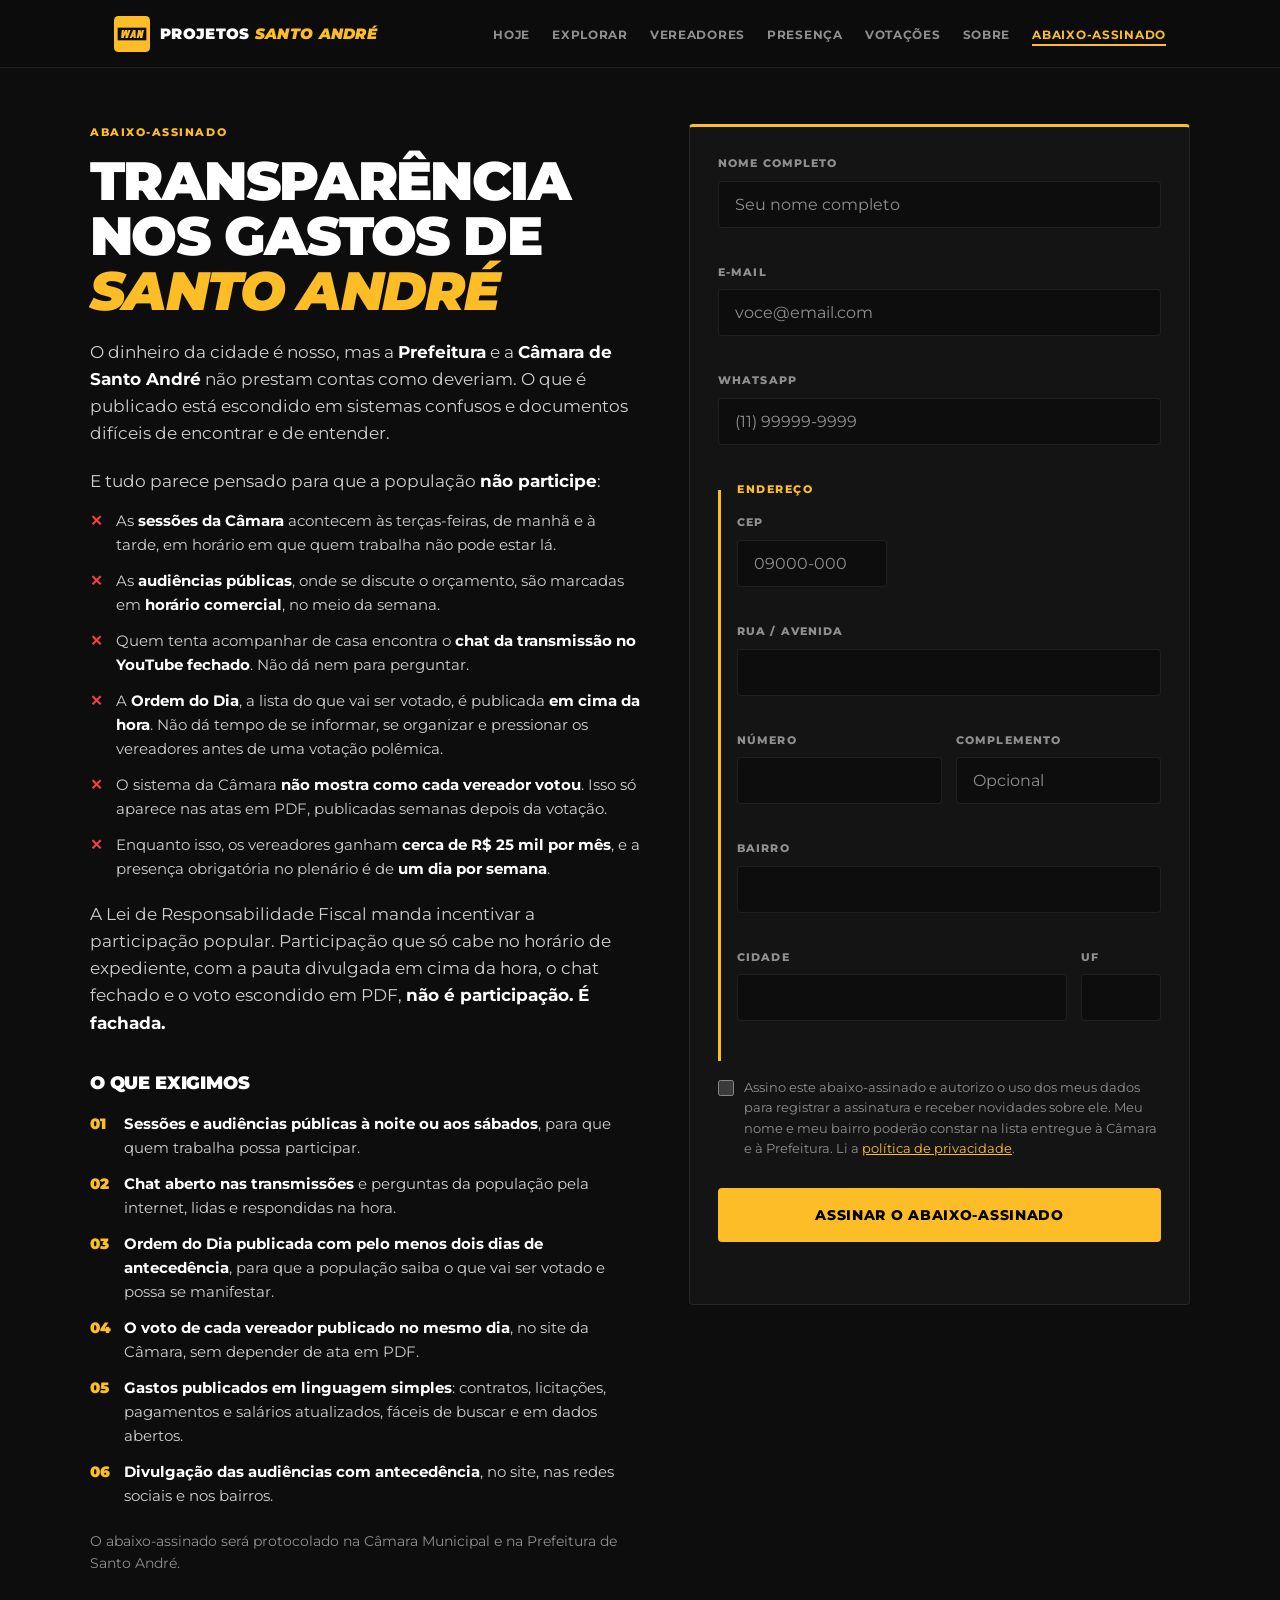
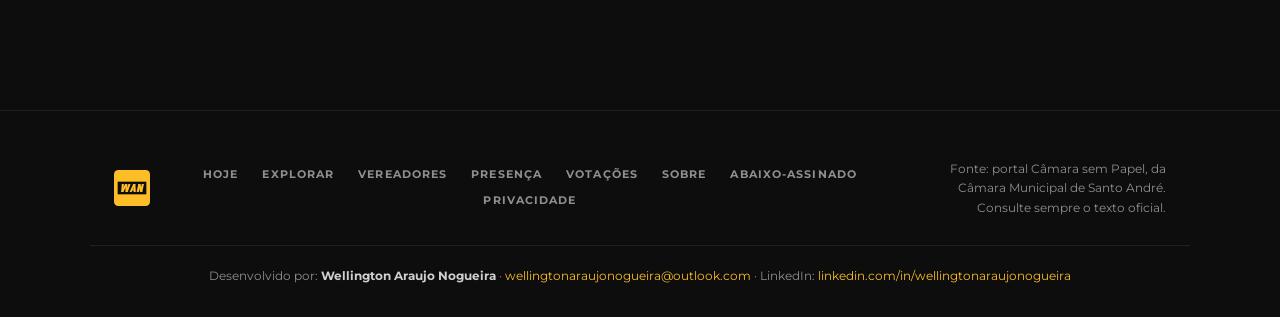
==== docs/abaixo-assinado.html @ d662e27c "Modal na página inicial convidando para o abaixo-assinado Aparece 5 s depois de abrir o site; quem f" ====
<!DOCTYPE html>
<html lang="pt-BR">
<head>
  <meta charset="UTF-8" />
  <meta name="viewport" content="width=device-width, initial-scale=1.0" />
  <title>Abaixo-assinado pela transparência</title>
  <meta name="description" content="Abaixo-assinado pela transparência dos gastos de Santo André e por audiências públicas em horário que quem trabalha possa participar." />
  <link rel="icon" href="img/wan.svg" type="image/svg+xml" />
  <link rel="apple-touch-icon" href="img/wan_180.png" />
  <meta property="og:image" content="https://welwelaraujo.github.io/projetos_santoandre/img/og.png" />
  <link rel="preconnect" href="https://fonts.googleapis.com" />
  <link rel="preconnect" href="https://fonts.gstatic.com" crossorigin />
  <link href="https://fonts.googleapis.com/css2?family=Montserrat:ital,wght@0,400;0,600;0,700;0,800;0,900;1,800;1,900&display=swap" rel="stylesheet" />
  <link rel="stylesheet" href="estilo.css?v=17" />
</head>
<body>

  <nav class="nav">
    <div class="nav__inner container">
      <a href="./" class="marca"><img class="marca__logo" src="img/wan.svg" alt="WAN" width="36" height="36" /><span class="marca__texto">Projetos <em>Santo André</em></span></a>
      <ul class="nav__links">
        <li><a href="./">Hoje</a></li>
        <li><a href="explorar.html">Explorar</a></li>
        <li><a href="vereadores.html">Vereadores</a></li>
        <li><a href="presenca.html">Presença</a></li>
        <li><a href="votacoes.html">Votações</a></li>
        <li><a href="sobre.html">Sobre</a></li>
        <li><a href="abaixo-assinado.html" class="nav__cta" aria-current="page">Abaixo-assinado</a></li>
      </ul>
    </div>
  </nav>

  <section class="cad container">
    <div class="cad__grid">
      <div>
        <p class="cad__selo">Abaixo-assinado</p>
        <h1 class="cad__titulo">Transparência nos gastos de <em>Santo André</em></h1>
        <p class="cad__texto">O dinheiro da cidade é nosso, mas a <strong>Prefeitura</strong> e a <strong>Câmara de Santo André</strong> não prestam contas como deveriam. O que é publicado está escondido em sistemas confusos e documentos difíceis de encontrar e de entender.</p>
        <p class="cad__texto">E tudo parece pensado para que a população <strong>não participe</strong>:</p>
        <ul class="cad__fatos">
          <li><span>As <strong>sessões da Câmara</strong> acontecem às terças-feiras, de manhã e à tarde, em horário em que quem trabalha não pode estar lá.</span></li>
          <li><span>As <strong>audiências públicas</strong>, onde se discute o orçamento, são marcadas em <strong>horário comercial</strong>, no meio da semana.</span></li>
          <li><span>Quem tenta acompanhar de casa encontra o <strong>chat da transmissão no YouTube fechado</strong>. Não dá nem para perguntar.</span></li>
          <li><span>A <strong>Ordem do Dia</strong>, a lista do que vai ser votado, é publicada <strong>em cima da hora</strong>. Não dá tempo de se informar, se organizar e pressionar os vereadores antes de uma votação polêmica.</span></li>
          <li><span>O sistema da Câmara <strong>não mostra como cada vereador votou</strong>. Isso só aparece nas atas em PDF, publicadas semanas depois da votação.</span></li>
          <li><span>Enquanto isso, os vereadores ganham <strong>cerca de R$ 25 mil por mês</strong>, e a presença obrigatória no plenário é de <strong>um dia por semana</strong>.</span></li>
        </ul>
        <p class="cad__texto">A Lei de Responsabilidade Fiscal manda incentivar a participação popular. Participação que só cabe no horário de expediente, com a pauta divulgada em cima da hora, o chat fechado e o voto escondido em PDF, <strong>não é participação. É fachada.</strong></p>

        <h2 class="cad__subtitulo">O que exigimos</h2>
        <ol class="cad__pedidos">
          <li><span><strong>Sessões e audiências públicas à noite ou aos sábados</strong>, para que quem trabalha possa participar.</span></li>
          <li><span><strong>Chat aberto nas transmissões</strong> e perguntas da população pela internet, lidas e respondidas na hora.</span></li>
          <li><span><strong>Ordem do Dia publicada com pelo menos dois dias de antecedência</strong>, para que a população saiba o que vai ser votado e possa se manifestar.</span></li>
          <li><span><strong>O voto de cada vereador publicado no mesmo dia</strong>, no site da Câmara, sem depender de ata em PDF.</span></li>
          <li><span><strong>Gastos publicados em linguagem simples</strong>: contratos, licitações, pagamentos e salários atualizados, fáceis de buscar e em dados abertos.</span></li>
          <li><span><strong>Divulgação das audiências com antecedência</strong>, no site, nas redes sociais e nos bairros.</span></li>
        </ol>
        <p class="cad__nota">O abaixo-assinado será protocolado na Câmara Municipal e na Prefeitura de Santo André.</p>
      </div>

      <div class="cad__caixa">
        <p class="cad__contador" data-total-assinaturas hidden><strong></strong> <span>pessoas já assinaram</span></p>
        <form class="form" id="form-abaixo" novalidate>
          <div class="form__group">
            <label for="f-nome">Nome completo</label>
            <input id="f-nome" name="nome" type="text" autocomplete="name" placeholder="Seu nome completo" />
            <span class="form__erro"></span>
          </div>
          <div class="form__group">
            <label for="f-email">E-mail</label>
            <input id="f-email" name="email" type="email" autocomplete="email" placeholder="voce@email.com" />
            <span class="form__erro"></span>
          </div>
          <div class="form__group">
            <label for="f-whatsapp">WhatsApp</label>
            <input id="f-whatsapp" name="whatsapp" type="tel" autocomplete="tel" inputmode="numeric" placeholder="(11) 99999-9999" />
            <span class="form__erro"></span>
          </div>

          <fieldset class="endereco">
            <legend>Endereço</legend>
            <div class="form__row form__row--cep">
              <div class="form__group">
                <label for="f-cep">CEP</label>
                <input id="f-cep" name="cep" type="text" inputmode="numeric" autocomplete="postal-code" placeholder="09000-000" />
                <span class="form__erro"></span>
              </div>
              <p class="endereco__aviso" role="status"></p>
            </div>
            <div class="form__group">
              <label for="f-rua">Rua / avenida</label>
              <input id="f-rua" name="rua" type="text" autocomplete="address-line1" />
              <span class="form__erro"></span>
            </div>
            <div class="form__row">
              <div class="form__group">
                <label for="f-numero">Número</label>
                <input id="f-numero" name="numero" type="text" inputmode="numeric" />
                <span class="form__erro"></span>
              </div>
              <div class="form__group">
                <label for="f-complemento">Complemento</label>
                <input id="f-complemento" name="complemento" type="text" autocomplete="address-line2" placeholder="Opcional" />
                <span class="form__erro"></span>
              </div>
            </div>
            <div class="form__group">
              <label for="f-bairro">Bairro</label>
              <input id="f-bairro" name="bairro" type="text" />
              <span class="form__erro"></span>
            </div>
            <div class="form__row form__row--cidade">
              <div class="form__group">
                <label for="f-cidade">Cidade</label>
                <input id="f-cidade" name="cidade" type="text" autocomplete="address-level2" />
                <span class="form__erro"></span>
              </div>
              <div class="form__group">
                <label for="f-uf">UF</label>
                <input id="f-uf" name="uf" type="text" maxlength="2" autocomplete="address-level1" />
                <span class="form__erro"></span>
              </div>
            </div>
          </fieldset>

          <div class="form__hp" aria-hidden="true">
            <label for="f-site">Não preencha</label>
            <input id="f-site" name="site" type="text" tabindex="-1" autocomplete="off" />
          </div>
          <label class="lgpd">
            <input type="checkbox" name="lgpd" id="f-lgpd" />
            <span>Assino este abaixo-assinado e autorizo o uso dos meus dados para registrar a assinatura e receber novidades sobre ele. Meu nome e meu bairro poderão constar na lista entregue à Câmara e à Prefeitura. Li a <a href="privacidade.html" target="_blank">política de privacidade</a>.</span>
          </label>
          <span class="form__erro"></span>
          <button type="submit" class="btn btn--yellow btn--lg">Assinar o abaixo-assinado</button>
          <p class="form__msg" role="status"></p>
        </form>
      </div>
    </div>
  </section>

  <footer class="footer">
    <div class="container footer__inner">
      <a href="./" class="marca"><img class="marca__logo" src="img/wan.svg" alt="WAN" width="36" height="36" /></a>
      <nav class="footer__links">
        <a href="./">Hoje</a>
        <a href="explorar.html">Explorar</a>
        <a href="vereadores.html">Vereadores</a>
        <a href="presenca.html">Presença</a>
        <a href="votacoes.html">Votações</a>
        <a href="sobre.html">Sobre</a>
        <a href="abaixo-assinado.html">Abaixo-assinado</a>
        <a href="privacidade.html">Privacidade</a>
      </nav>
      <p class="footer__info">Fonte: portal Câmara sem Papel, da Câmara Municipal de Santo André. Consulte sempre o texto oficial.</p>
    </div>
    <p class="footer__credito container">Desenvolvido por: <strong>Wellington Araujo Nogueira</strong> · <a href="mailto:wellingtonaraujonogueira@outlook.com">wellingtonaraujonogueira@outlook.com</a> · LinkedIn: <a href="https://www.linkedin.com/in/wellingtonaraujonogueira/" target="_blank" rel="noopener">linkedin.com/in/wellingtonaraujonogueira</a></p>
  </footer>

  <script src="cadastro.js?v=3"></script>
  <script>
  iniciarCadastro({
    form: document.getElementById('form-abaixo'),
    formulario: 'abaixo-assinado',
    obrigatorios: ['nome', 'email', 'whatsapp', 'cep', 'rua', 'numero', 'bairro', 'cidade', 'uf'],
    extras: ['complemento'],
    concluir: function () {
      try { localStorage.setItem('abaixo-assinou', '1'); } catch (e) {}
      this.form.innerHTML = '<p class="cad__selo">Assinatura registrada</p><p class="cad__ok">Obrigado por assinar! Compartilhe com quem também quer saber como o dinheiro da cidade é gasto.</p><a href="./" class="btn btn--outline">Voltar ao site</a>';
    },
  });
  mostrarTotalAssinaturas();
  </script>
</body>
</html>
---- docs/estilo.css ----
/* Visual: preto, amarelo e Montserrat (mesma linguagem de rafaminato.com.br, site independente). */

*, *::before, *::after { box-sizing: border-box; margin: 0; padding: 0; }

:root {
  --yellow: #FCBD27;
  --yellow-dark: #e0aa2a;
  --bg: #0d0d0d;
  --bg-2: #141414;
  --bg-3: #1a1a1a;
  --text: #ffffff;
  --text-2: #cfcfcf;
  --text-muted: #8f8f8f;
  --border: rgba(255,255,255,0.08);
  --font: 'Montserrat', 'Segoe UI', Arial, sans-serif;
  --radius: 4px;
  --nav-h: 68px;
  /* categorias (paleta validada para o fundo #141414, nesta ordem) */
  --c-pl: #b5880f;
  --c-req: #3987e5;
  --c-emv: #d55181;
  --c-dr: #9085e9;
  --c-mo: #199e70;
  color-scheme: dark;
}

html { scroll-behavior: smooth; }
body { font-family: var(--font); background-color: var(--bg); color: var(--text); line-height: 1.6; overflow-x: hidden; }
img { max-width: 100%; }
[hidden] { display: none !important; }
.container { max-width: 1100px; margin: 0 auto; padding: 0 24px; }
.num { font-variant-numeric: tabular-nums; }

.section-label { font-size: 14px; font-weight: 700; letter-spacing: 0.18em; text-transform: uppercase; color: var(--yellow); margin-bottom: 20px; }

.btn { display: inline-flex; align-items: center; gap: 8px; padding: 12px 22px; font-family: var(--font); font-size: 13px; font-weight: 800; text-transform: uppercase; letter-spacing: 0.05em; border: 2px solid transparent; border-radius: var(--radius); cursor: pointer; text-decoration: none; transition: all 0.2s ease; }
.btn--yellow { background: var(--yellow); color: #000; border-color: var(--yellow); }
.btn--yellow:hover { background: var(--yellow-dark); border-color: var(--yellow-dark); }
.btn--outline { background: transparent; color: var(--text); border-color: rgba(255,255,255,0.3); }
.btn--outline:hover, .btn--outline[aria-pressed="true"] { border-color: var(--yellow); color: var(--yellow); }
.btn--black { background: #000; color: var(--yellow); border-color: #000; }
.btn--black:hover { background: #1a1a1a; }
.btn--sm { padding: 8px 14px; font-size: 11px; }
.btn:focus-visible, a:focus-visible, select:focus-visible, input:focus-visible { outline: 2px solid var(--yellow); outline-offset: 3px; }

/* Menu */
.nav { position: fixed; top: 0; left: 0; right: 0; z-index: 100; height: var(--nav-h); background: rgba(13,13,13,0.9); backdrop-filter: blur(12px); border-bottom: 1px solid var(--border); }
.nav__inner { display: flex; align-items: center; justify-content: space-between; gap: 20px; height: 100%; }
.marca { display: inline-flex; align-items: center; gap: 10px; text-decoration: none; color: var(--text); font-weight: 900; font-size: 15px; letter-spacing: 0.02em; text-transform: uppercase; white-space: nowrap; }
.marca__icone { display: grid; place-items: center; width: 30px; height: 30px; background: var(--yellow); color: #000; border-radius: var(--radius); font-size: 16px; font-weight: 900; }
.marca em { font-style: italic; color: var(--yellow); }
.marca__logo { display: block; width: 36px; height: 36px; flex-shrink: 0; }
.nav__links { display: flex; align-items: center; gap: 22px; list-style: none; }
.nav__links a { font-size: 12px; font-weight: 700; text-transform: uppercase; letter-spacing: 0.06em; color: var(--text-muted); text-decoration: none; }
.nav__links a:hover, .nav__links a[aria-current="page"] { color: var(--text); }
.nav__links a[aria-current="page"] { box-shadow: inset 0 -2px 0 var(--yellow); padding-bottom: 4px; }

/* Rodapé */
.footer { padding: 48px 0 32px; border-top: 1px solid var(--border); margin-top: 72px; }
.footer__inner { display: grid; grid-template-columns: auto 1fr auto; align-items: center; gap: 32px; }
.footer__links { display: flex; flex-wrap: wrap; gap: 8px 24px; justify-content: center; }
.footer__links a { font-size: 11px; font-weight: 700; text-transform: uppercase; letter-spacing: 0.1em; color: var(--text-muted); text-decoration: none; }
.footer__links a:hover { color: var(--yellow); }
.footer__credito { margin-top: 28px; padding-top: 20px; border-top: 1px solid var(--border); font-size: 12px; color: var(--text-muted); text-align: center; overflow-wrap: anywhere; }
.footer__credito strong { color: var(--text-2); }
.footer__credito a { color: var(--yellow); text-decoration: none; }
.footer__credito a:hover { text-decoration: underline; }
.footer__info { text-align: right; font-size: 12px; color: var(--text-muted); max-width: 32ch; }

/* Abertura */
.hero { padding: calc(var(--nav-h) + 64px) 0 48px; border-bottom: 1px solid var(--border); }
.hero__title { font-size: clamp(36px, 7vw, 76px); font-weight: 900; line-height: 0.98; letter-spacing: -0.03em; text-transform: uppercase; max-width: 16ch; }
.hero__title em { font-style: italic; color: var(--yellow); }
.hero__lede { margin-top: 22px; font-size: 18px; color: var(--text-muted); max-width: 62ch; }
.hero__lede strong { color: var(--text); }
.hero__meta { margin-top: 26px; display: flex; flex-wrap: wrap; gap: 10px 24px; font-size: 12px; font-weight: 700; letter-spacing: 0.1em; text-transform: uppercase; color: var(--text-muted); }
.hero__meta span::before { content: "■ "; color: var(--yellow); }
.hero__grade { display: grid; grid-template-columns: minmax(0, 1.25fr) minmax(0, 1fr); gap: 48px; align-items: center; }
.hero__grade .hero__title { font-size: clamp(36px, 5.4vw, 62px); max-width: none; }
.hero__foto { display: block; width: 100%; height: auto; aspect-ratio: 3 / 2; object-fit: cover; border: 3px solid var(--yellow); border-radius: var(--radius); }
@media (max-width: 920px) { .hero__grade { grid-template-columns: minmax(0, 1fr); gap: 28px; } }

/* Seções */
.secao { padding: 56px 0 8px; }
.secao__titulo { font-size: clamp(24px, 3.6vw, 34px); font-weight: 900; line-height: 1.1; letter-spacing: -0.02em; text-transform: uppercase; margin-bottom: 10px; }
.secao__intro { color: var(--text-muted); font-size: 16px; max-width: 70ch; margin-bottom: 28px; }
.secao__intro strong { color: var(--text); }
.cartao { background: var(--bg-2); border: 1px solid var(--border); border-radius: var(--radius); padding: 28px; }
.cartao + .cartao { margin-top: 20px; }
.cartao--destaque { border-color: rgba(252,189,39,0.45); }
.aviso { background: #1d1708; border: 1px solid rgba(252,189,39,0.45); border-radius: var(--radius); padding: 18px 22px; font-size: 14px; color: var(--text-2); }
.aviso strong { color: var(--yellow); }

/* Números em destaque */
.kpis { display: grid; grid-template-columns: repeat(auto-fit, minmax(160px, 1fr)); gap: 14px; }
.kpi { background: var(--bg-2); border: 1px solid var(--border); border-radius: var(--radius); padding: 20px; position: relative; overflow: hidden; }
.kpi::before { content: ""; position: absolute; left: 0; top: 0; bottom: 0; width: 4px; background: var(--kpi-cor, var(--yellow)); }
.kpi__rotulo { font-size: 11px; font-weight: 800; letter-spacing: 0.12em; text-transform: uppercase; color: var(--text-muted); }
.kpi__valor { font-size: clamp(28px, 4vw, 38px); font-weight: 900; line-height: 1.1; margin-top: 6px; font-variant-numeric: tabular-nums; }
.kpi__sub { font-size: 12px; color: var(--text-muted); margin-top: 4px; font-variant-numeric: tabular-nums; }

/* Legenda */
.legenda { display: flex; flex-wrap: wrap; gap: 8px 18px; margin: 4px 0 18px; font-size: 12px; font-weight: 700; color: var(--text-2); }
.legenda span { display: inline-flex; align-items: center; gap: 7px; }
.legenda i { width: 12px; height: 12px; border-radius: 2px; display: inline-block; }
/* Seletor de grupo */
.chips { display: flex; flex-wrap: wrap; gap: 8px; margin-bottom: 8px; }
.chips button { background: none; border: 1px solid rgba(255,255,255,0.25); border-radius: var(--radius); color: var(--text-2); font: 800 12px var(--font); letter-spacing: 0.06em; text-transform: uppercase; padding: 9px 14px; cursor: pointer; }
.chips button:hover { border-color: var(--yellow); color: var(--text); }
.chips button[aria-pressed="true"] { background: var(--yellow); border-color: var(--yellow); color: #000; }
.chips__sep { width: 100%; font-size: 10.5px; font-weight: 800; letter-spacing: 0.12em; text-transform: uppercase; color: var(--text-muted); margin-top: 6px; }
.dica { position: fixed; z-index: 200; pointer-events: none; background: #000; border: 1px solid rgba(255,255,255,0.2); border-radius: var(--radius); padding: 10px 12px; font-size: 12px; line-height: 1.45; max-width: 260px; box-shadow: 0 6px 24px rgba(0,0,0,.5); }
.dica b { color: var(--yellow); }
/* Tabelas */
.tabela-wrap { overflow-x: auto; border: 1px solid var(--border); border-radius: var(--radius); }
table { width: 100%; border-collapse: collapse; font-size: 13px; }
th, td { padding: 10px 12px; text-align: right; border-bottom: 1px solid var(--border); white-space: nowrap; font-variant-numeric: tabular-nums; }
th:first-child, td:first-child { text-align: left; }
thead th { font-size: 11px; font-weight: 800; letter-spacing: 0.08em; text-transform: uppercase; color: var(--text-muted); background: var(--bg-3); position: sticky; top: 0; cursor: pointer; user-select: none; }
thead th[aria-sort] { color: var(--yellow); }
tbody tr:hover td { background: rgba(255,255,255,0.03); }
/* Controles */
.controles { display: flex; flex-wrap: wrap; gap: 12px 20px; align-items: center; margin-bottom: 20px; }
.controle { display: flex; align-items: center; gap: 10px; font-size: 12px; font-weight: 800; letter-spacing: 0.08em; text-transform: uppercase; color: var(--text-muted); }
select { background: var(--bg); color: var(--text); border: 1px solid rgba(255,255,255,0.25); border-radius: var(--radius); padding: 9px 12px; font: 700 14px var(--font); }
.alternar { display: inline-flex; border: 1px solid rgba(255,255,255,0.25); border-radius: var(--radius); overflow: hidden; }
.alternar button { background: none; border: 0; color: var(--text-muted); font: 800 11px var(--font); letter-spacing: 0.08em; text-transform: uppercase; padding: 9px 12px; cursor: pointer; }
.alternar button[aria-pressed="true"] { background: var(--yellow); color: #000; }
/* Texto técnico */
.doc { padding: calc(var(--nav-h) + 48px) 0 24px; }
.doc__grid { display: grid; grid-template-columns: 220px minmax(0, 1fr); gap: 48px; align-items: start; }
.doc__indice { position: sticky; top: calc(var(--nav-h) + 24px); font-size: 13px; }
.doc__indice p { font-size: 11px; font-weight: 800; letter-spacing: 0.14em; text-transform: uppercase; color: var(--yellow); margin-bottom: 10px; }
.doc__indice ol { list-style: none; display: flex; flex-direction: column; gap: 8px; counter-reset: i; }
.doc__indice a { color: var(--text-muted); text-decoration: none; font-weight: 700; }
.doc__indice a:hover { color: var(--text); }
.doc__corpo { max-width: 760px; }
.doc__corpo h1 { font-size: clamp(30px, 5vw, 48px); font-weight: 900; line-height: 1.02; text-transform: uppercase; letter-spacing: -0.02em; margin-bottom: 18px; }
.doc__corpo h1 em { font-style: italic; color: var(--yellow); }
.doc__corpo h2 { font-size: 22px; font-weight: 900; margin: 48px 0 12px; padding-top: 20px; border-top: 1px solid var(--border); text-transform: uppercase; letter-spacing: -0.01em; scroll-margin-top: calc(var(--nav-h) + 16px); }
.doc__corpo h2 span { color: var(--yellow); margin-right: 10px; }
.doc__corpo h3 { font-size: 16px; font-weight: 800; margin: 26px 0 8px; color: var(--yellow); }
.doc__corpo p, .doc__corpo li { color: var(--text-2); font-size: 15.5px; line-height: 1.7; }
.doc__corpo p + p { margin-top: 12px; }
.doc__corpo ul, .doc__corpo ol { padding-left: 22px; display: flex; flex-direction: column; gap: 6px; margin: 10px 0; }
.doc__corpo strong { color: var(--text); }
.doc__corpo a { color: var(--yellow); }
.doc__corpo code { font-family: Consolas, 'Courier New', monospace; font-size: 13px; background: var(--bg-3); border: 1px solid var(--border); border-radius: 3px; padding: 1px 5px; color: #f0d58a; }
.doc__corpo pre { background: var(--bg-2); border: 1px solid var(--border); border-radius: var(--radius); padding: 16px 18px; overflow-x: auto; margin: 14px 0; font-size: 13px; line-height: 1.55; color: #e8e8e8; }
.doc__corpo pre code { background: none; border: 0; padding: 0; color: inherit; }
.formula { background: var(--bg-2); border-left: 3px solid var(--yellow); padding: 16px 20px; margin: 16px 0; font-family: 'Cambria Math', Cambria, Georgia, serif; font-size: 18px; color: var(--text); overflow-x: auto; }
.formula small { display: block; font-family: var(--font); font-size: 12px; color: var(--text-muted); margin-top: 6px; }
.doc__corpo .tabela-wrap { margin: 16px 0; }
.doc__corpo th, .doc__corpo td { white-space: normal; text-align: left; vertical-align: top; }

/* Proposições */
.lista { display: flex; flex-direction: column; gap: 12px; }
.prop { background: var(--bg-2); border: 1px solid var(--border); border-left: 4px solid var(--cor, var(--yellow)); border-radius: var(--radius); padding: 18px 20px; display: grid; gap: 10px; }
.prop__topo { display: flex; flex-wrap: wrap; align-items: center; gap: 6px 12px; font-size: 12px; color: var(--text-muted); font-variant-numeric: tabular-nums; }
.prop__tipo { font-size: 11px; font-weight: 800; letter-spacing: 0.08em; text-transform: uppercase; color: var(--text); display: inline-flex; align-items: center; gap: 7px; }
.prop__tipo i { width: 10px; height: 10px; border-radius: 2px; background: var(--cor); }
.prop__num { font-weight: 800; color: var(--text-2); }
.prop__ementa { font-size: 15.5px; line-height: 1.55; color: var(--text); }
.prop__resumo { font-size: 13.5px; color: var(--text-2); border-left: 2px solid var(--border); padding-left: 12px; }
.prop__pe { display: flex; flex-wrap: wrap; align-items: center; gap: 8px 16px; font-size: 12.5px; color: var(--text-2); }
.prop__autor { font-weight: 700; }
.prop__autor a { color: inherit; text-decoration: none; }
.prop__autor a:hover { color: var(--yellow); }
.prop__autor small { color: var(--text-muted); font-weight: 600; }
.prop__fase { color: var(--text-muted); }
.prop__link { margin-left: auto; color: var(--yellow); font-size: 11px; font-weight: 800; letter-spacing: 0.08em; text-transform: uppercase; text-decoration: none; white-space: nowrap; }
.prop__link:hover { text-decoration: underline; }
.temas { display: flex; flex-wrap: wrap; gap: 6px; }
.tema { font-size: 10.5px; font-weight: 700; letter-spacing: 0.04em; color: var(--text-2); border: 1px solid rgba(255,255,255,0.18); border-radius: 999px; padding: 1px 9px; text-decoration: none; }
a.tema:hover { border-color: var(--yellow); color: var(--yellow); }
.sit { font-size: 10.5px; font-weight: 800; letter-spacing: 0.08em; text-transform: uppercase; border-radius: 3px; padding: 2px 7px; border: 1px solid rgba(255,255,255,0.25); color: var(--text-2); }
.sit--tramitando { border-color: rgba(252,189,39,0.6); color: var(--yellow); }
.sit--pauta { background: var(--yellow); border-color: var(--yellow); color: #000; }
/* resultado das arquivadas: o rótulo e o ícone carregam o sentido, a cor só reforça */
.sit--ok { border-color: rgba(25,158,112,0.7); color: #3ccf98; }
.sit--nao { border-color: rgba(230,103,103,0.7); color: #f08a8a; }
.sit--neutro { border-color: rgba(255,255,255,0.25); color: var(--text-muted); }

/* Linha do tempo por dia */
.dia { display: grid; grid-template-columns: 150px minmax(0, 1fr); gap: 20px; padding: 22px 0; border-top: 1px solid var(--border); }
.dia:first-child { border-top: 0; padding-top: 0; }
.dia__data { position: sticky; top: calc(var(--nav-h) + 16px); align-self: start; }
.dia__dia { font-size: 30px; font-weight: 900; line-height: 1; font-variant-numeric: tabular-nums; }
.dia__mes { font-size: 11px; font-weight: 800; letter-spacing: 0.12em; text-transform: uppercase; color: var(--yellow); margin-top: 4px; }
.dia__qtd { font-size: 12px; color: var(--text-muted); margin-top: 6px; }

/* Movimentações */
.movs { display: flex; flex-direction: column; }
.mov { display: grid; grid-template-columns: 92px minmax(0, 1fr); gap: 16px; padding: 12px 0; border-bottom: 1px solid var(--border); font-size: 13.5px; }
.mov__quando { font-size: 12px; color: var(--text-muted); font-variant-numeric: tabular-nums; }
.mov__o { color: var(--text); font-weight: 700; text-decoration: none; }
.mov__o:hover { color: var(--yellow); }
.mov__seta { color: var(--text-muted); }
.mov__para { color: var(--yellow); font-weight: 700; }
.vazio { color: var(--text-muted); font-size: 14px; padding: 18px 0; }

/* Busca e filtros */
.filtros { display: grid; grid-template-columns: repeat(auto-fit, minmax(190px, 1fr)); gap: 12px; margin-bottom: 14px; }
.filtros label { display: flex; flex-direction: column; gap: 6px; font-size: 10.5px; font-weight: 800; letter-spacing: 0.12em; text-transform: uppercase; color: var(--text-muted); }
.filtros select, .filtros input { width: 100%; }
.busca { grid-column: 1 / -1; }
input[type="search"] { background: var(--bg); color: var(--text); border: 1px solid rgba(255,255,255,0.25); border-radius: var(--radius); padding: 12px 14px; font: 600 15px var(--font); }
input[type="search"]::placeholder { color: var(--text-muted); }
.resumo-busca { display: flex; flex-wrap: wrap; justify-content: space-between; align-items: center; gap: 10px; margin: 6px 0 18px; font-size: 13px; color: var(--text-muted); }
.resumo-busca strong { color: var(--text); }
.paginas { display: flex; justify-content: center; align-items: center; gap: 12px; margin-top: 24px; font-size: 13px; color: var(--text-muted); }

/* Ranking de vereadores */
.ranking { display: flex; flex-direction: column; gap: 8px; }
.rk { display: grid; grid-template-columns: 210px minmax(0, 1fr) 56px; gap: 14px; align-items: center; text-decoration: none; color: inherit; border-radius: var(--radius); padding: 2px 0; }
.rk:hover .rk__nome { color: var(--yellow); }
.rk__nome { font-size: 13.5px; font-weight: 800; white-space: nowrap; overflow: hidden; text-overflow: ellipsis; }
.rk__barra { display: flex; gap: 2px; height: 22px; }
.rk__barra i { display: block; height: 100%; min-width: 0; }
.rk__barra i:first-child { border-radius: 4px 0 0 4px; }
.rk__barra i:last-child { border-radius: 0 4px 4px 0; }
.rk__barra i:hover { filter: brightness(1.25); }
.tabela-temas { min-width: 260px; white-space: normal !important; text-align: left !important; color: var(--text-muted); }
.rk__total { font-size: 13px; font-weight: 800; text-align: right; font-variant-numeric: tabular-nums; }

@media (max-width: 920px) {
  .doc__grid { grid-template-columns: minmax(0, 1fr); gap: 24px; }
  .doc__indice { position: static; }
}
@media (max-width: 768px) {
  .footer__inner { grid-template-columns: 1fr; justify-items: center; text-align: center; gap: 24px; }
  .footer__info { text-align: center; }
}
@media (max-width: 640px) {
  .container { padding: 0 16px; }
  .marca__texto { display: none; }
  .nav__links { gap: 12px; overflow-x: auto; scrollbar-width: none; min-width: 0; }
  .nav__links a { font-size: 10px; letter-spacing: 0.02em; white-space: nowrap; }
  .hero { padding-top: calc(var(--nav-h) + 40px); }
  .cartao { padding: 20px 16px; }
  .prop { padding: 16px 14px; }
  .prop__link { margin-left: 0; }
  .dia { grid-template-columns: 1fr; gap: 12px; }
  .dia__data { position: static; display: flex; align-items: baseline; gap: 10px; }
  .dia__mes, .dia__qtd { margin-top: 0; }
  .mov { grid-template-columns: 1fr; gap: 2px; }
  .rk { grid-template-columns: minmax(0, 1fr) 48px; gap: 4px 10px; }
  .rk__nome { grid-column: 1 / -1; }
}

/* Sessões plenárias (página inicial) */
.sessoes { display: grid; grid-template-columns: repeat(auto-fit, minmax(min(100%, 460px), 1fr)); gap: 16px; }
.sessao { background: var(--bg-2); border: 1px solid var(--border); border-top: 4px solid var(--yellow); border-radius: var(--radius); padding: 22px; display: flex; flex-direction: column; gap: 12px; min-width: 0; }
.sessao--vivo { border-color: rgba(252,189,39,0.6); box-shadow: 0 0 0 1px rgba(252,189,39,0.35); }
.sessao__topo { display: flex; justify-content: space-between; align-items: center; gap: 10px; flex-wrap: wrap; }
.sessao__quando { font-size: 12px; font-weight: 800; letter-spacing: 0.12em; text-transform: uppercase; color: var(--yellow); }
.sessao__titulo { font-size: 22px; font-weight: 900; text-transform: uppercase; letter-spacing: -0.01em; line-height: 1.1; }
.sessao__pres, .sessao__conta { font-size: 13.5px; color: var(--text-2); }
.sessao__pres strong { color: var(--text); }
.sessao__acoes { display: flex; flex-wrap: wrap; gap: 8px; margin-top: auto; padding-top: 6px; }
.sessao__itens summary { cursor: pointer; font-size: 12px; font-weight: 800; letter-spacing: 0.08em; text-transform: uppercase; color: var(--text-2); padding: 6px 0; }
.sessao__itens summary:hover { color: var(--yellow); }
.sessao__itens ul { list-style: none; display: flex; flex-direction: column; max-height: 420px; overflow-y: auto; border-top: 1px solid var(--border); }
.sessao__itens li { padding: 10px 2px; border-bottom: 1px solid var(--border); font-size: 13px; display: flex; flex-wrap: wrap; gap: 2px 8px; align-items: baseline; }
.sessao__itens li a { color: var(--text); text-decoration: none; }
.sessao__itens li a:hover { color: var(--yellow); }
.sessao__voto { font-size: 10px; font-weight: 800; letter-spacing: 0.08em; text-transform: uppercase; color: var(--text-muted); border: 1px solid rgba(255,255,255,0.18); border-radius: 3px; padding: 1px 6px; }
.sessao__autor { color: var(--text-muted); }
.sessao__ementa { flex-basis: 100%; color: var(--text-2); }
.sessao__agora { flex-basis: 100%; font-size: 12px; color: var(--text-muted); display: flex; align-items: center; gap: 6px; margin-top: 2px; }
.rk--res { grid-template-columns: 210px minmax(0, 1fr) 92px; }
.rk__total small { display: block; font-size: 10px; font-weight: 700; color: var(--text-muted); letter-spacing: 0.04em; }
@media (max-width: 640px) { .rk--res { grid-template-columns: minmax(0, 1fr) 80px; } }
.placar { display: flex; flex-direction: column; gap: 6px; background: var(--bg-3); border-radius: var(--radius); padding: 12px 14px; font-size: 13.5px; color: var(--text-2); }
.placar__linha { display: flex; flex-direction: column; gap: 1px; }
.placar__rot { font-size: 10.5px; font-weight: 800; letter-spacing: 0.1em; text-transform: uppercase; color: var(--text-muted); }
.placar b { color: var(--text); }

/* Página de presença */
input[type="date"] { background: var(--bg); color: var(--text); border: 1px solid rgba(255,255,255,0.25); border-radius: var(--radius); padding: 8px 10px; font: 700 14px var(--font); color-scheme: dark; }
input[type="date"]:disabled { opacity: 0.4; }
.rk--apagado { opacity: 0.35; }
.mapa-wrap { overflow-x: auto; padding-bottom: 6px; }
.mapa { display: grid; grid-template-columns: 190px max-content; gap: 3px 12px; align-items: center; }
.mapa__nome { font-size: 12px; font-weight: 700; color: var(--text-2); white-space: nowrap; overflow: hidden; text-overflow: ellipsis; position: sticky; left: 0; background: var(--bg-2); padding-right: 6px; z-index: 1; }
.mapa__linha { display: flex; gap: 2px; }
.mapa__c { display: block; flex: none; width: 9px; height: 16px; border-radius: 2px; box-shadow: inset 0 0 0 1px rgba(255,255,255,0.06); }
.mapa__c:hover { outline: 2px solid var(--text); outline-offset: 1px; }
.mapa__c--fraco { opacity: 0.2; }
@media (max-width: 640px) { .mapa { grid-template-columns: 110px max-content; } }
.rk--pres { grid-template-columns: 210px minmax(0, 1fr) 150px; }
@media (max-width: 640px) { .rk--pres { grid-template-columns: minmax(0, 1fr) 130px; } }

/* Regras de faltas (presença) */
.regras { display: grid; grid-template-columns: repeat(auto-fit, minmax(260px, 1fr)); gap: 16px; }
.regras .cartao + .cartao { margin-top: 0; }
.regras .cartao p + p { margin-top: 10px; }
.regras .cartao p { font-size: 14px; color: var(--text-2); }
.regras .cartao .section-label { color: var(--yellow); }

/* ---------- Abaixo-assinado (formulário) ---------- */
.nav__links a.nav__cta { color: var(--yellow); }
.cad { padding: calc(var(--nav-h) + 56px) 0 64px; }
.cad__grid { display: grid; grid-template-columns: minmax(0, 1.1fr) minmax(0, 1fr); gap: 48px; align-items: start; }
.cad__selo { font-size: 11px; font-weight: 800; letter-spacing: 0.14em; text-transform: uppercase; color: var(--yellow); margin-bottom: 12px; }
.cad__titulo { font-size: clamp(32px, 5vw, 54px); font-weight: 900; line-height: 1.02; letter-spacing: -0.03em; text-transform: uppercase; }
.cad__titulo em { font-style: italic; color: var(--yellow); }
.cad__texto { margin-top: 20px; font-size: 17px; color: var(--text-2); max-width: 52ch; }
.cad__texto strong { color: var(--text); }
.cad__lista { margin-top: 22px; list-style: none; display: flex; flex-direction: column; gap: 10px; }
.cad__lista li { font-size: 15px; display: grid; grid-template-columns: 24px 1fr; }
.cad__lista li::before { content: "✓"; color: var(--yellow); font-weight: 900; }
.cad__nota { margin-top: 22px; font-size: 14px; color: var(--text-muted); }
.cad__caixa { background: var(--bg-2); border: 1px solid var(--border); border-top: 3px solid var(--yellow); border-radius: var(--radius); }
.cad__ok { font-size: 20px; font-weight: 800; line-height: 1.3; margin-bottom: 20px; }
.form { padding: 28px; }
.form__group { display: flex; flex-direction: column; gap: 8px; margin-bottom: 14px; }
.form__group label { font-size: 11px; font-weight: 800; letter-spacing: 0.1em; text-transform: uppercase; color: var(--text-muted); }
.form__group input { background: var(--bg); border: 1px solid var(--border); border-radius: var(--radius); padding: 13px 16px; font-family: var(--font); font-size: 16px; color: var(--text); outline: none; transition: border-color 0.2s; width: 100%; }
.form__group input:focus { border-color: var(--yellow); }
.form__group input::placeholder { color: var(--text-muted); }
.form__group input.is-erro { border-color: #f44336; }
.form__erro { display: block; font-size: 11px; color: #f44336; min-height: 14px; padding-left: 2px; }
.form__msg { margin-top: 14px; font-size: 14px; font-weight: 700; color: var(--yellow); min-height: 20px; }
.form__hp { position: absolute; left: -9999px; width: 1px; height: 1px; overflow: hidden; }
.form .btn[type="submit"] { width: 100%; justify-content: center; margin-top: 16px; }
.btn--lg { padding: 16px 28px; font-size: 14px; }
.btn:disabled { opacity: 0.6; cursor: wait; }
.lgpd { display: flex; align-items: flex-start; gap: 10px; cursor: pointer; margin-top: 4px; }
.lgpd input[type="checkbox"] { accent-color: var(--yellow); width: 16px; height: 16px; flex-shrink: 0; margin-top: 3px; }
.lgpd span { font-size: 13px; color: var(--text-muted); line-height: 1.55; }
.lgpd a { color: var(--yellow); }
.endereco { border: 0; border-left: 3px solid var(--yellow); padding: 4px 0 4px 16px; margin: 0 0 16px; min-width: 0; }
.endereco legend { font-size: 11px; font-weight: 800; letter-spacing: 0.14em; text-transform: uppercase; color: var(--yellow); margin-bottom: 12px; padding: 0; }
.endereco__aviso { font-size: 12px; color: var(--text-muted); align-self: center; margin-bottom: 14px; }
.form__row { display: grid; grid-template-columns: minmax(0, 1fr) minmax(0, 1fr); gap: 14px; }
.form__row--cep { grid-template-columns: 150px minmax(0, 1fr); }
.form__row--cidade { grid-template-columns: minmax(0, 1fr) 80px; }
.cad__subtitulo { margin-top: 32px; font-size: 18px; font-weight: 900; text-transform: uppercase; letter-spacing: -0.01em; }
.cad__pedidos { margin-top: 14px; padding-left: 0; list-style: none; counter-reset: p; display: flex; flex-direction: column; gap: 12px; }
.cad__pedidos li { counter-increment: p; display: grid; grid-template-columns: 34px 1fr; font-size: 15px; color: var(--text-2); }
.cad__pedidos li::before { content: counter(p, decimal-leading-zero); color: var(--yellow); font-weight: 900; }
.cad__pedidos strong { color: var(--text); }
.cad__fatos { margin-top: 14px; list-style: none; display: flex; flex-direction: column; gap: 12px; }
.cad__fatos li { display: grid; grid-template-columns: 26px 1fr; font-size: 15px; color: var(--text-2); }
.cad__fatos li::before { content: "✕"; color: #f44336; font-weight: 900; }
.cad__fatos strong { color: var(--text); }
.cad__contador { padding: 18px 28px 0; font-size: 14px; color: var(--text-muted); }
.cad__contador strong { font-size: 28px; font-weight: 900; color: var(--yellow); margin-right: 6px; }
@media (max-width: 920px) { .cad__grid { grid-template-columns: minmax(0, 1fr); gap: 32px; } }
@media (max-width: 640px) { .cad { padding-top: calc(var(--nav-h) + 36px); } .form { padding: 22px 18px; } }

/* ---------- Modal do abaixo-assinado (página inicial) ---------- */
.modal { margin: auto; width: min(520px, calc(100% - 32px)); padding: 36px 32px 28px; background: var(--bg-2); color: var(--text); border: 1px solid var(--border); border-top: 4px solid var(--yellow); border-radius: var(--radius); box-shadow: 0 20px 60px rgba(0,0,0,.6); }
.modal::backdrop { background: rgba(0,0,0,0.75); backdrop-filter: blur(3px); }
.modal[open] { animation: modal-entra 0.3s ease-out; }
@keyframes modal-entra { from { opacity: 0; transform: translateY(16px); } }
.modal__fechar { position: absolute; top: 10px; right: 14px; background: none; border: 0; color: var(--text-muted); font-size: 28px; line-height: 1; cursor: pointer; }
.modal__fechar:hover { color: var(--text); }
.modal__titulo { font-size: clamp(22px, 4.5vw, 28px); font-weight: 900; line-height: 1.12; text-transform: uppercase; letter-spacing: -0.02em; }
.modal__titulo em { font-style: italic; color: var(--yellow); }
.modal__texto { margin-top: 14px; font-size: 15px; color: var(--text-2); }
.modal__cta { width: 100%; justify-content: center; margin-top: 22px; }
.modal__depois { display: block; margin: 14px auto 0; background: none; border: 0; color: var(--text-muted); font-family: var(--font); font-size: 13px; text-decoration: underline; cursor: pointer; }
@media (prefers-reduced-motion: reduce) { .modal[open] { animation: none; } }
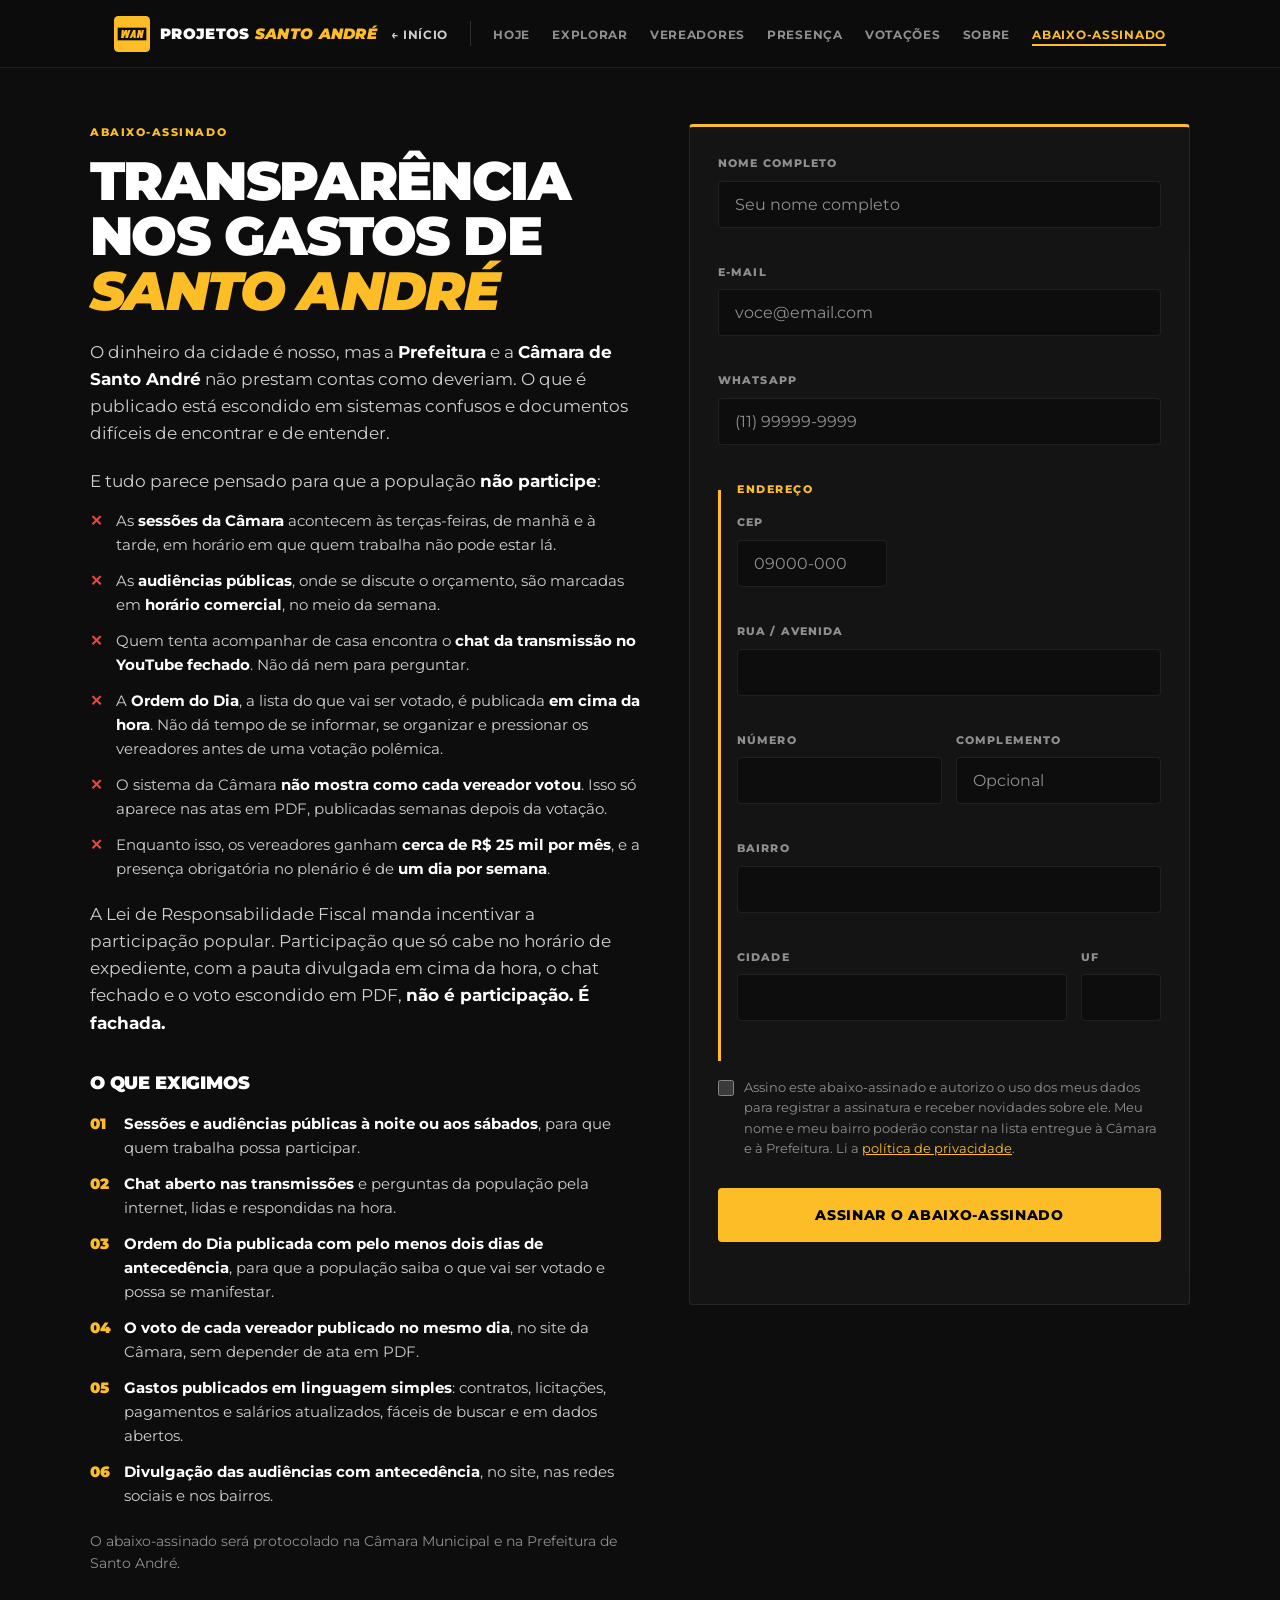
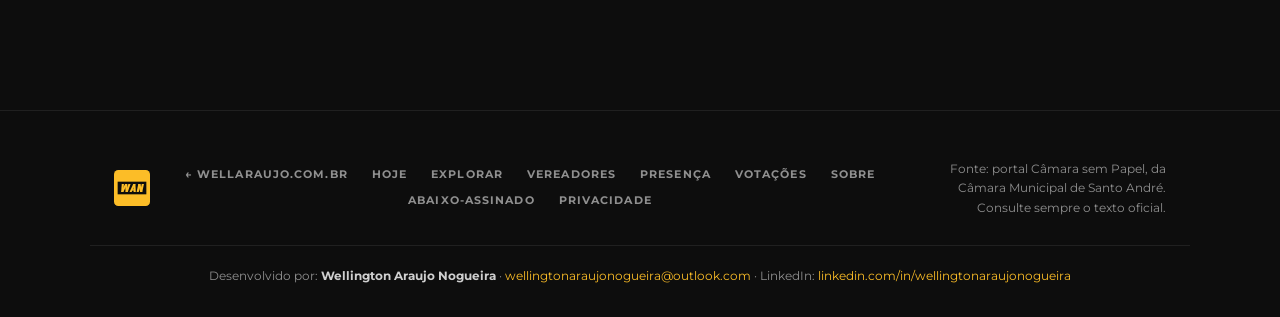
==== commit 004e8e22: "Link de volta para a página inicial (wellaraujo.com.br) no menu e no rodapé CSS v=21: menu sem quebr" ====
--- a/docs/abaixo-assinado.html
+++ b/docs/abaixo-assinado.html
@@ -11,7 +11,7 @@
   <link rel="preconnect" href="https://fonts.googleapis.com" />
   <link rel="preconnect" href="https://fonts.gstatic.com" crossorigin />
   <link href="https://fonts.googleapis.com/css2?family=Montserrat:ital,wght@0,400;0,600;0,700;0,800;0,900;1,800;1,900&display=swap" rel="stylesheet" />
-  <link rel="stylesheet" href="estilo.css?v=17" />
+  <link rel="stylesheet" href="estilo.css?v=21" />
 </head>
 <body>
 
@@ -19,6 +19,7 @@
     <div class="nav__inner container">
       <a href="./" class="marca"><img class="marca__logo" src="img/wan.svg" alt="WAN" width="36" height="36" /><span class="marca__texto">Projetos <em>Santo André</em></span></a>
       <ul class="nav__links">
+        <li class="nav__voltar"><a href="/" title="Página inicial de wellaraujo.com.br">← Início</a></li>
         <li><a href="./">Hoje</a></li>
         <li><a href="explorar.html">Explorar</a></li>
         <li><a href="vereadores.html">Vereadores</a></li>
@@ -60,7 +61,6 @@
       </div>
 
       <div class="cad__caixa">
-        <p class="cad__contador" data-total-assinaturas hidden><strong></strong> <span>pessoas já assinaram</span></p>
         <form class="form" id="form-abaixo" novalidate>
           <div class="form__group">
             <label for="f-nome">Nome completo</label>
@@ -144,6 +144,7 @@
     <div class="container footer__inner">
       <a href="./" class="marca"><img class="marca__logo" src="img/wan.svg" alt="WAN" width="36" height="36" /></a>
       <nav class="footer__links">
+        <a href="/">← wellaraujo.com.br</a>
         <a href="./">Hoje</a>
         <a href="explorar.html">Explorar</a>
         <a href="vereadores.html">Vereadores</a>
@@ -158,7 +159,7 @@
     <p class="footer__credito container">Desenvolvido por: <strong>Wellington Araujo Nogueira</strong> · <a href="mailto:wellingtonaraujonogueira@outlook.com">wellingtonaraujonogueira@outlook.com</a> · LinkedIn: <a href="https://www.linkedin.com/in/wellingtonaraujonogueira/" target="_blank" rel="noopener">linkedin.com/in/wellingtonaraujonogueira</a></p>
   </footer>
 
-  <script src="cadastro.js?v=3"></script>
+  <script src="cadastro.js?v=4"></script>
   <script>
   iniciarCadastro({
     form: document.getElementById('form-abaixo'),
@@ -167,10 +168,16 @@
     extras: ['complemento'],
     concluir: function () {
       try { localStorage.setItem('abaixo-assinou', '1'); } catch (e) {}
-      this.form.innerHTML = '<p class="cad__selo">Assinatura registrada</p><p class="cad__ok">Obrigado por assinar! Compartilhe com quem também quer saber como o dinheiro da cidade é gasto.</p><a href="./" class="btn btn--outline">Voltar ao site</a>';
+      this.form.innerHTML =
+        '<p class="cad__selo">Assinatura registrada</p>' +
+        '<p class="cad__ok">Obrigado por assinar! Sua assinatura faz diferença na luta por uma Santo André mais transparente.</p>' +
+        '<div class="grupo">' +
+          '<p class="grupo__titulo">Entre no grupo <strong>Fiscais de Santo André</strong></p>' +
+          '<p class="grupo__texto">Receba no WhatsApp as novidades do abaixo-assinado e ajude a fiscalizar a Câmara e a Prefeitura.</p>' +
+          '<a href="https://chat.whatsapp.com/DpM3K2Pi8SiBPxLWZYJ19i" class="btn btn--whats" target="_blank" rel="noopener">Entrar no grupo do WhatsApp</a>' +
+        '</div>';
     },
   });
-  mostrarTotalAssinaturas();
   </script>
 </body>
 </html>
--- a/docs/estilo.css
+++ b/docs/estilo.css
@@ -341,12 +341,16 @@
 .cad__pedidos li { counter-increment: p; display: grid; grid-template-columns: 34px 1fr; font-size: 15px; color: var(--text-2); }
 .cad__pedidos li::before { content: counter(p, decimal-leading-zero); color: var(--yellow); font-weight: 900; }
 .cad__pedidos strong { color: var(--text); }
+.grupo { margin-top: 4px; padding: 20px; background: var(--bg); border: 1px solid rgba(37,211,102,0.4); border-radius: var(--radius); }
+.grupo__titulo { font-size: 16px; font-weight: 800; }
+.grupo__titulo strong { color: #25d366; }
+.grupo__texto { margin-top: 6px; font-size: 14px; color: var(--text-muted); }
+.btn--whats { margin-top: 16px; width: 100%; justify-content: center; background: #25d366; color: #000; border-color: #25d366; }
+.btn--whats:hover { background: #1ebe5a; border-color: #1ebe5a; }
 .cad__fatos { margin-top: 14px; list-style: none; display: flex; flex-direction: column; gap: 12px; }
 .cad__fatos li { display: grid; grid-template-columns: 26px 1fr; font-size: 15px; color: var(--text-2); }
 .cad__fatos li::before { content: "✕"; color: #f44336; font-weight: 900; }
 .cad__fatos strong { color: var(--text); }
-.cad__contador { padding: 18px 28px 0; font-size: 14px; color: var(--text-muted); }
-.cad__contador strong { font-size: 28px; font-weight: 900; color: var(--yellow); margin-right: 6px; }
 @media (max-width: 920px) { .cad__grid { grid-template-columns: minmax(0, 1fr); gap: 32px; } }
 @media (max-width: 640px) { .cad { padding-top: calc(var(--nav-h) + 36px); } .form { padding: 22px 18px; } }
 
@@ -363,3 +367,27 @@
 .modal__cta { width: 100%; justify-content: center; margin-top: 22px; }
 .modal__depois { display: block; margin: 14px auto 0; background: none; border: 0; color: var(--text-muted); font-family: var(--font); font-size: 13px; text-decoration: underline; cursor: pointer; }
 @media (prefers-reduced-motion: reduce) { .modal[open] { animation: none; } }
+
+/* ---------- Quem sou eu (Sobre) ---------- */
+.autor { display: grid; grid-template-columns: 160px minmax(0, 1fr); gap: 28px; align-items: start; margin: 36px 0 8px; padding: 28px; background: var(--bg-2); border: 1px solid var(--border); border-left: 4px solid var(--yellow); border-radius: var(--radius); scroll-margin-top: calc(var(--nav-h) + 16px); }
+.autor__foto { width: 160px; height: 160px; border-radius: 50%; object-fit: cover; border: 3px solid var(--yellow); }
+.doc__corpo .autor__selo { font-size: 11px; font-weight: 800; letter-spacing: 0.14em; text-transform: uppercase; color: var(--yellow); }
+.doc__corpo .autor__nome { margin: 4px 0 10px; padding: 0; border: 0; font-size: 22px; }
+.autor__redes-titulo { margin-top: 14px; }
+.autor__redes { display: flex; flex-wrap: wrap; gap: 8px; margin-top: 10px; }
+.doc__corpo .autor__redes a { padding: 7px 14px; font-size: 12px; font-weight: 800; text-transform: uppercase; letter-spacing: 0.05em; color: var(--text); text-decoration: none; border: 1px solid rgba(255,255,255,0.25); border-radius: 999px; }
+.doc__corpo .autor__redes a:hover { border-color: var(--yellow); color: var(--yellow); }
+@media (max-width: 640px) { .autor { grid-template-columns: 1fr; justify-items: center; text-align: center; padding: 24px 18px; } .autor__redes { justify-content: center; } }
+
+/* Volta para o site principal (wellaraujo.com.br) */
+.nav__links .nav__voltar { padding-right: 22px; border-right: 1px solid rgba(255,255,255,0.15); }
+.nav__links .nav__voltar a { color: var(--text-2); }
+.nav__links .nav__voltar a:hover { color: var(--yellow); }
+@media (max-width: 640px) { .nav__links .nav__voltar { padding-right: 12px; } }
+.nav__links a { white-space: nowrap; }
+@media (max-width: 1180px) and (min-width: 641px) {
+  .nav__links { gap: 14px; }
+  .nav__links .nav__voltar { padding-right: 14px; }
+  .nav__links a { font-size: 11px; letter-spacing: 0.03em; }
+}
+@media (max-width: 900px) and (min-width: 641px) { .marca__texto { display: none; } }
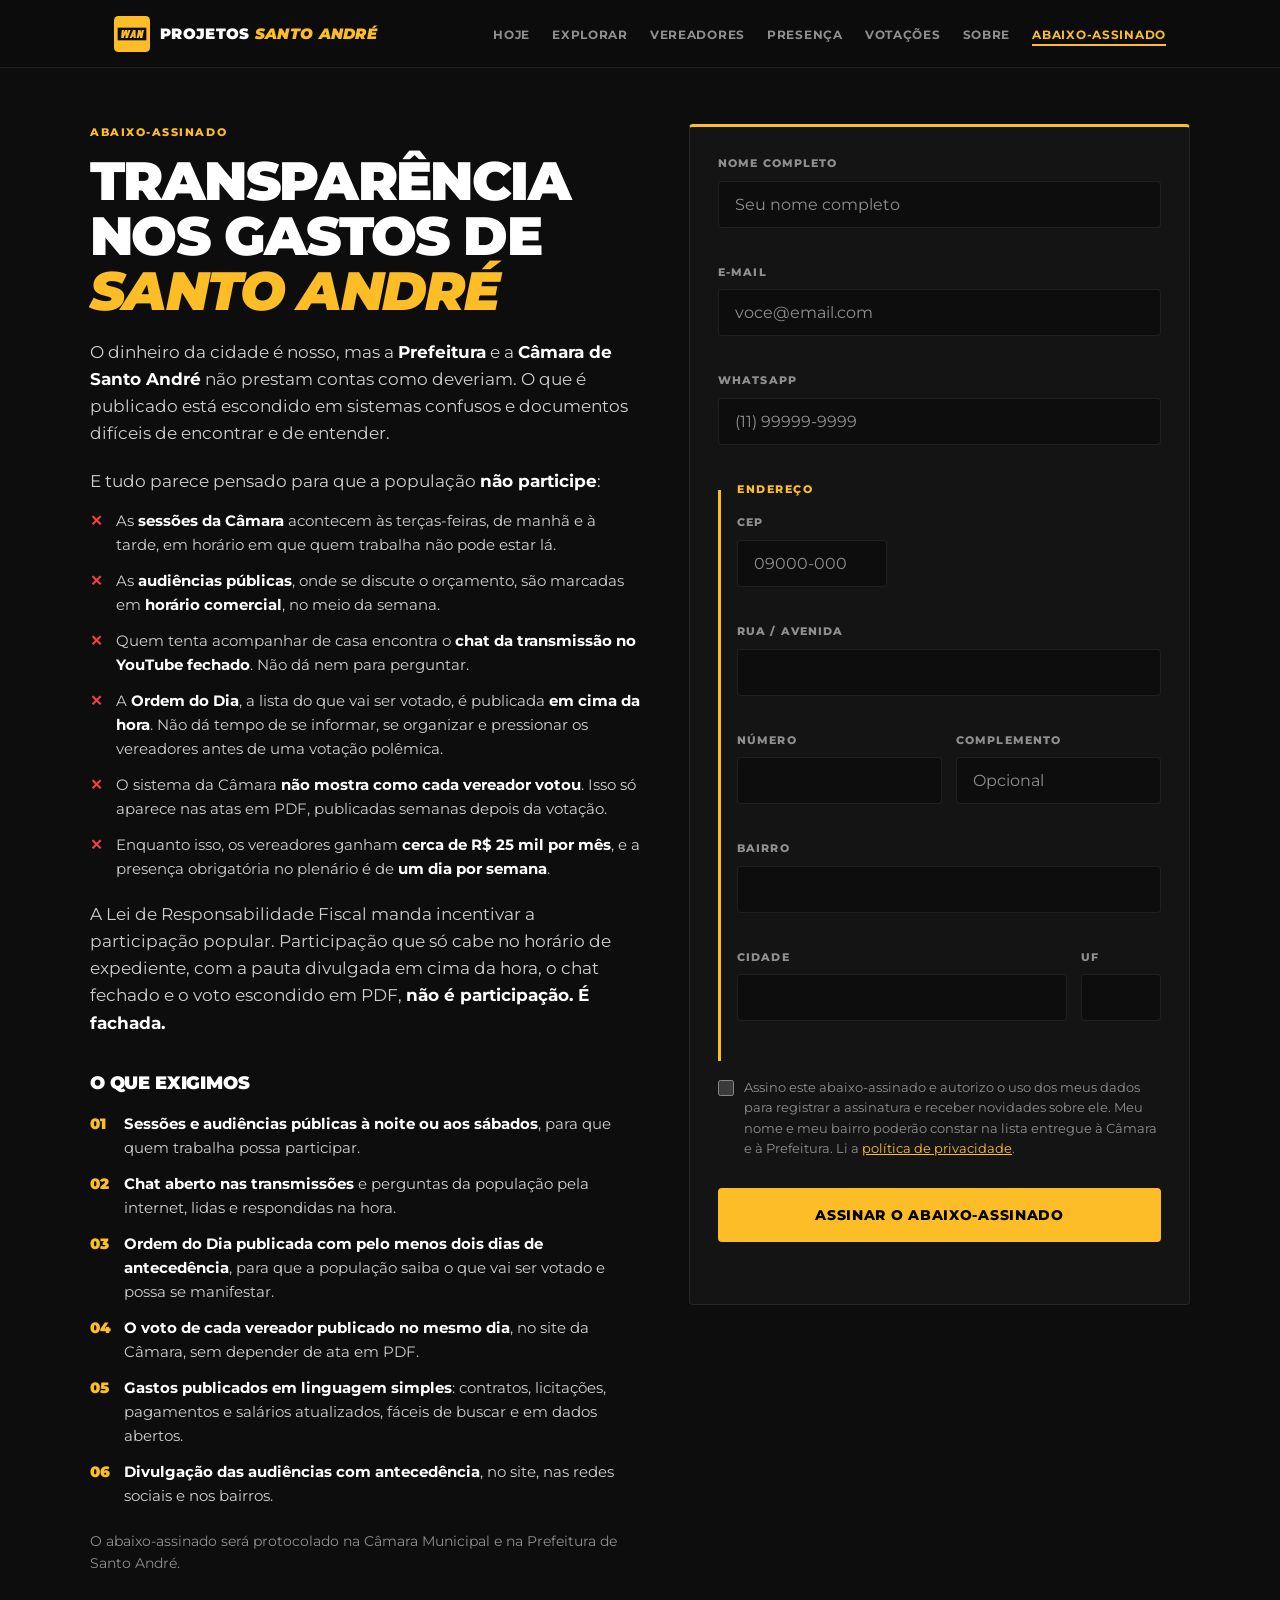
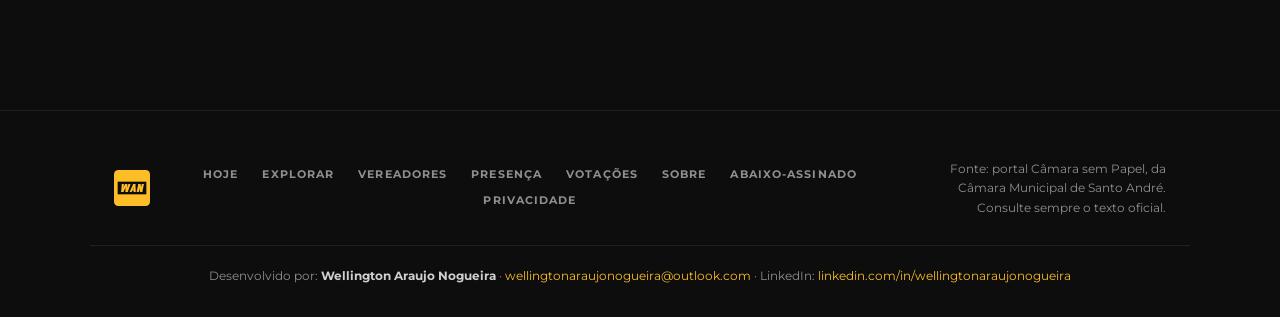
==== commit 7d615dc7: "Tira, por ora, o link de volta para a página inicial O site principal ainda não está no ar. CSS v=22" ====
--- a/docs/abaixo-assinado.html
+++ b/docs/abaixo-assinado.html
@@ -11,7 +11,7 @@
   <link rel="preconnect" href="https://fonts.googleapis.com" />
   <link rel="preconnect" href="https://fonts.gstatic.com" crossorigin />
   <link href="https://fonts.googleapis.com/css2?family=Montserrat:ital,wght@0,400;0,600;0,700;0,800;0,900;1,800;1,900&display=swap" rel="stylesheet" />
-  <link rel="stylesheet" href="estilo.css?v=21" />
+  <link rel="stylesheet" href="estilo.css?v=22" />
 </head>
 <body>
 
@@ -19,7 +19,6 @@
     <div class="nav__inner container">
       <a href="./" class="marca"><img class="marca__logo" src="img/wan.svg" alt="WAN" width="36" height="36" /><span class="marca__texto">Projetos <em>Santo André</em></span></a>
       <ul class="nav__links">
-        <li class="nav__voltar"><a href="/" title="Página inicial de wellaraujo.com.br">← Início</a></li>
         <li><a href="./">Hoje</a></li>
         <li><a href="explorar.html">Explorar</a></li>
         <li><a href="vereadores.html">Vereadores</a></li>
@@ -144,7 +143,6 @@
     <div class="container footer__inner">
       <a href="./" class="marca"><img class="marca__logo" src="img/wan.svg" alt="WAN" width="36" height="36" /></a>
       <nav class="footer__links">
-        <a href="/">← wellaraujo.com.br</a>
         <a href="./">Hoje</a>
         <a href="explorar.html">Explorar</a>
         <a href="vereadores.html">Vereadores</a>
--- a/docs/estilo.css
+++ b/docs/estilo.css
@@ -379,15 +379,9 @@
 .doc__corpo .autor__redes a:hover { border-color: var(--yellow); color: var(--yellow); }
 @media (max-width: 640px) { .autor { grid-template-columns: 1fr; justify-items: center; text-align: center; padding: 24px 18px; } .autor__redes { justify-content: center; } }
 
-/* Volta para o site principal (wellaraujo.com.br) */
-.nav__links .nav__voltar { padding-right: 22px; border-right: 1px solid rgba(255,255,255,0.15); }
-.nav__links .nav__voltar a { color: var(--text-2); }
-.nav__links .nav__voltar a:hover { color: var(--yellow); }
-@media (max-width: 640px) { .nav__links .nav__voltar { padding-right: 12px; } }
 .nav__links a { white-space: nowrap; }
 @media (max-width: 1180px) and (min-width: 641px) {
   .nav__links { gap: 14px; }
-  .nav__links .nav__voltar { padding-right: 14px; }
   .nav__links a { font-size: 11px; letter-spacing: 0.03em; }
 }
 @media (max-width: 900px) and (min-width: 641px) { .marca__texto { display: none; } }
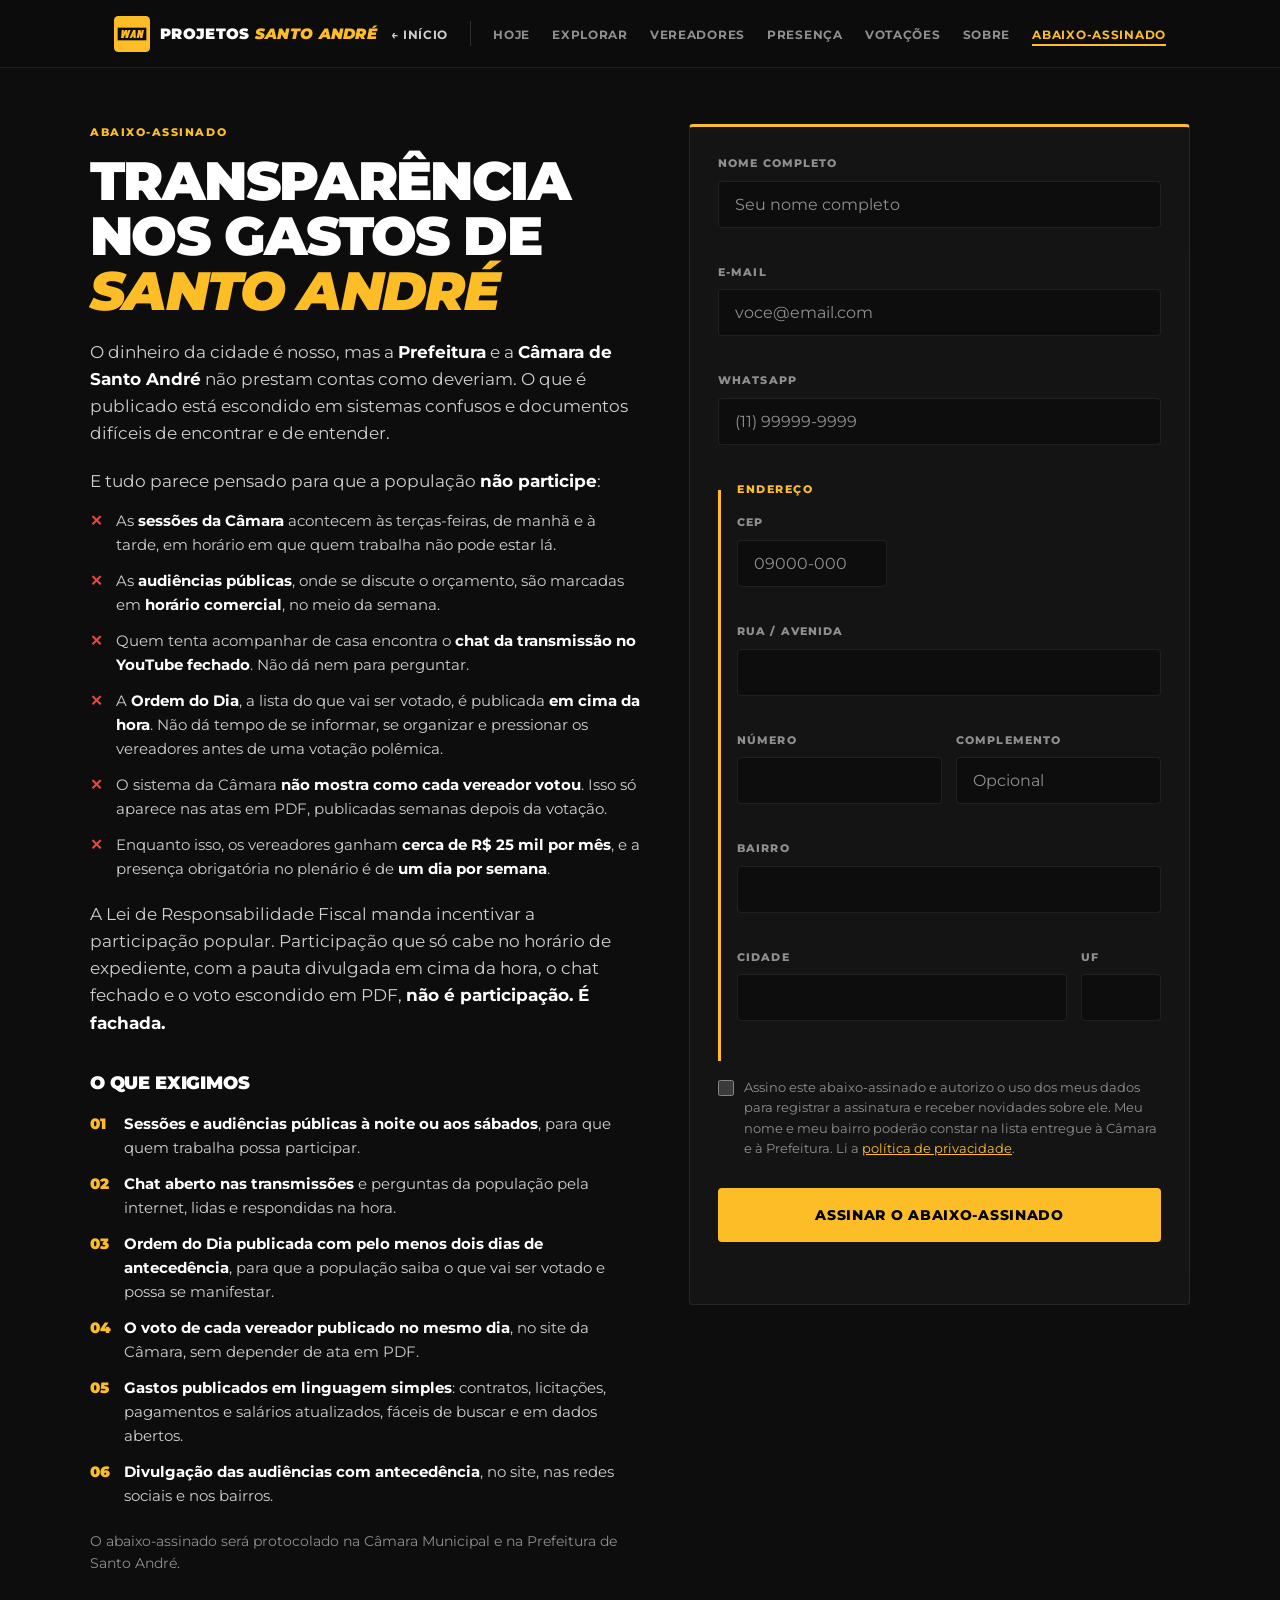
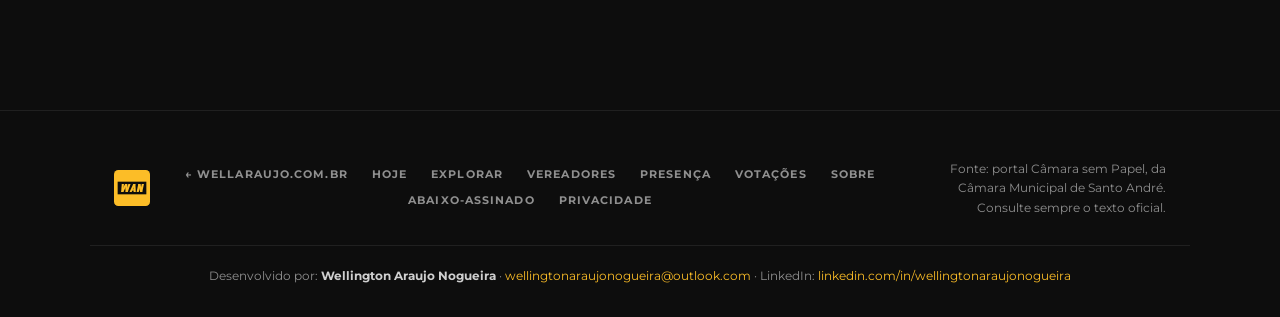
==== commit 9483be56: "Recoloca o link de volta para a página inicial O site principal já está no ar em welwelaraujo.github" ====
--- a/docs/abaixo-assinado.html
+++ b/docs/abaixo-assinado.html
@@ -11,7 +11,7 @@
   <link rel="preconnect" href="https://fonts.googleapis.com" />
   <link rel="preconnect" href="https://fonts.gstatic.com" crossorigin />
   <link href="https://fonts.googleapis.com/css2?family=Montserrat:ital,wght@0,400;0,600;0,700;0,800;0,900;1,800;1,900&display=swap" rel="stylesheet" />
-  <link rel="stylesheet" href="estilo.css?v=22" />
+  <link rel="stylesheet" href="estilo.css?v=23" />
 </head>
 <body>
 
@@ -19,6 +19,7 @@
     <div class="nav__inner container">
       <a href="./" class="marca"><img class="marca__logo" src="img/wan.svg" alt="WAN" width="36" height="36" /><span class="marca__texto">Projetos <em>Santo André</em></span></a>
       <ul class="nav__links">
+        <li class="nav__voltar"><a href="/" title="Página inicial de wellaraujo.com.br">← Início</a></li>
         <li><a href="./">Hoje</a></li>
         <li><a href="explorar.html">Explorar</a></li>
         <li><a href="vereadores.html">Vereadores</a></li>
@@ -143,6 +144,7 @@
     <div class="container footer__inner">
       <a href="./" class="marca"><img class="marca__logo" src="img/wan.svg" alt="WAN" width="36" height="36" /></a>
       <nav class="footer__links">
+        <a href="/">← wellaraujo.com.br</a>
         <a href="./">Hoje</a>
         <a href="explorar.html">Explorar</a>
         <a href="vereadores.html">Vereadores</a>
--- a/docs/estilo.css
+++ b/docs/estilo.css
@@ -379,9 +379,15 @@
 .doc__corpo .autor__redes a:hover { border-color: var(--yellow); color: var(--yellow); }
 @media (max-width: 640px) { .autor { grid-template-columns: 1fr; justify-items: center; text-align: center; padding: 24px 18px; } .autor__redes { justify-content: center; } }
 
+/* Volta para o site principal (wellaraujo.com.br) */
+.nav__links .nav__voltar { padding-right: 22px; border-right: 1px solid rgba(255,255,255,0.15); }
+.nav__links .nav__voltar a { color: var(--text-2); }
+.nav__links .nav__voltar a:hover { color: var(--yellow); }
+@media (max-width: 640px) { .nav__links .nav__voltar { padding-right: 12px; } }
 .nav__links a { white-space: nowrap; }
 @media (max-width: 1180px) and (min-width: 641px) {
   .nav__links { gap: 14px; }
+  .nav__links .nav__voltar { padding-right: 14px; }
   .nav__links a { font-size: 11px; letter-spacing: 0.03em; }
 }
 @media (max-width: 900px) and (min-width: 641px) { .marca__texto { display: none; } }
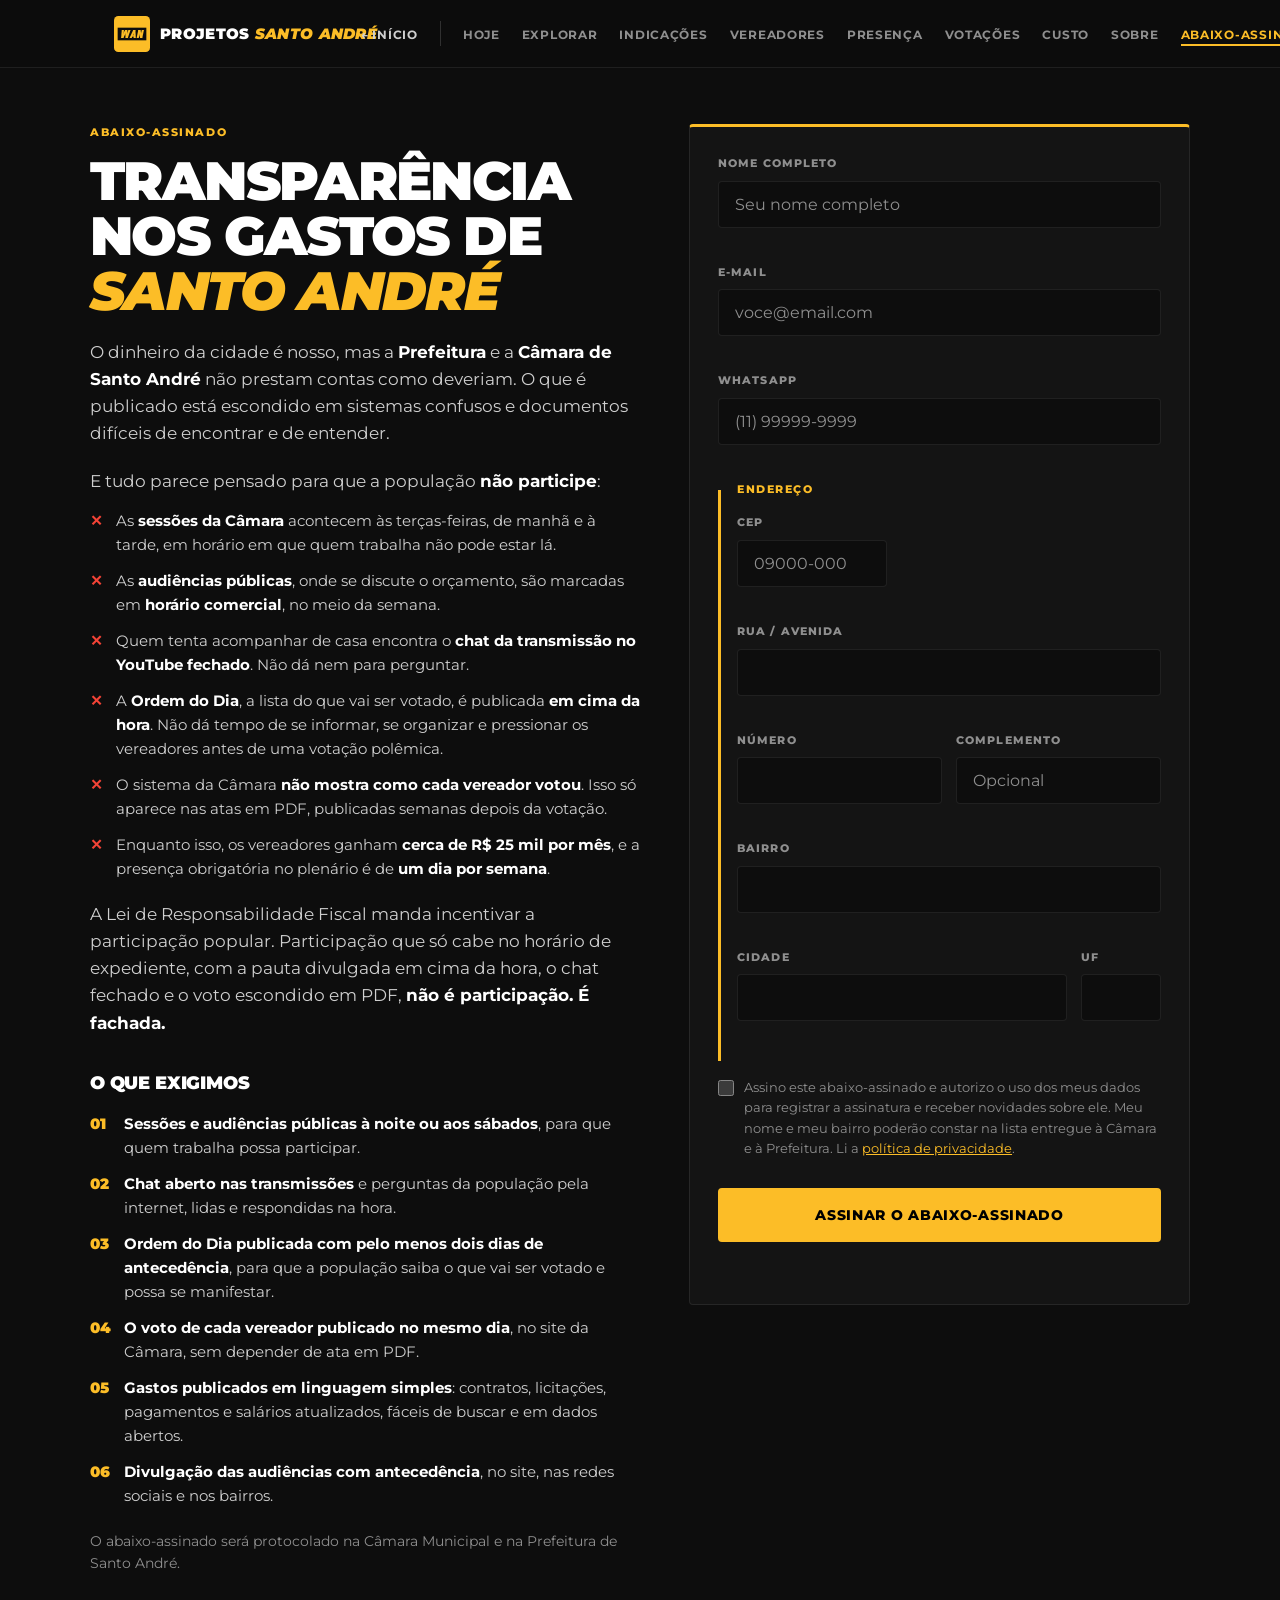
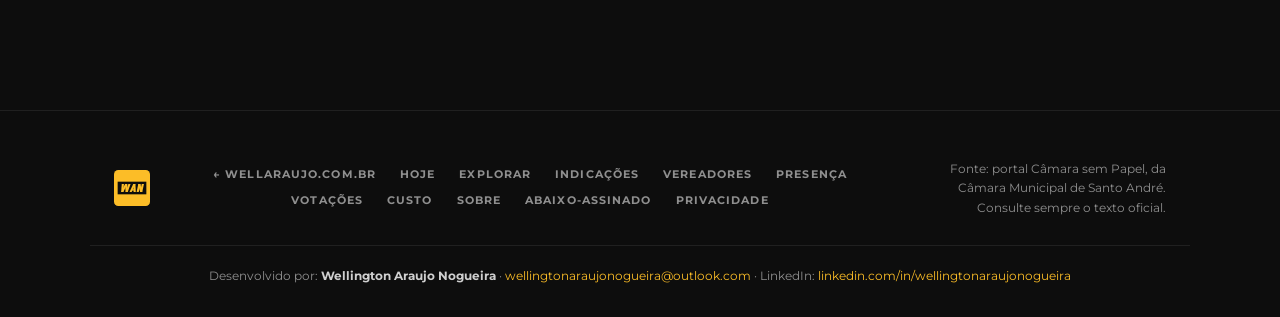
==== commit e2ed8c7c: "Páginas de indicações e de custo dos vereadores Indicações: cada pedido ao prefeito desde 2025 com a" ====
--- a/docs/abaixo-assinado.html
+++ b/docs/abaixo-assinado.html
@@ -7,7 +7,7 @@
   <meta name="description" content="Abaixo-assinado pela transparência dos gastos de Santo André e por audiências públicas em horário que quem trabalha possa participar." />
   <link rel="icon" href="img/wan.svg" type="image/svg+xml" />
   <link rel="apple-touch-icon" href="img/wan_180.png" />
-  <meta property="og:image" content="https://welwelaraujo.github.io/projetos_santoandre/img/og.png" />
+  <meta property="og:image" content="https://wellaraujo.com.br/projetos_santoandre/img/og.png" />
   <link rel="preconnect" href="https://fonts.googleapis.com" />
   <link rel="preconnect" href="https://fonts.gstatic.com" crossorigin />
   <link href="https://fonts.googleapis.com/css2?family=Montserrat:ital,wght@0,400;0,600;0,700;0,800;0,900;1,800;1,900&display=swap" rel="stylesheet" />
@@ -22,9 +22,11 @@
         <li class="nav__voltar"><a href="/" title="Página inicial de wellaraujo.com.br">← Início</a></li>
         <li><a href="./">Hoje</a></li>
         <li><a href="explorar.html">Explorar</a></li>
+        <li><a href="indicacoes.html">Indicações</a></li>
         <li><a href="vereadores.html">Vereadores</a></li>
         <li><a href="presenca.html">Presença</a></li>
         <li><a href="votacoes.html">Votações</a></li>
+        <li><a href="custo.html">Custo</a></li>
         <li><a href="sobre.html">Sobre</a></li>
         <li><a href="abaixo-assinado.html" class="nav__cta" aria-current="page">Abaixo-assinado</a></li>
       </ul>
@@ -147,9 +149,11 @@
         <a href="/">← wellaraujo.com.br</a>
         <a href="./">Hoje</a>
         <a href="explorar.html">Explorar</a>
+        <a href="indicacoes.html">Indicações</a>
         <a href="vereadores.html">Vereadores</a>
         <a href="presenca.html">Presença</a>
         <a href="votacoes.html">Votações</a>
+        <a href="custo.html">Custo</a>
         <a href="sobre.html">Sobre</a>
         <a href="abaixo-assinado.html">Abaixo-assinado</a>
         <a href="privacidade.html">Privacidade</a>
